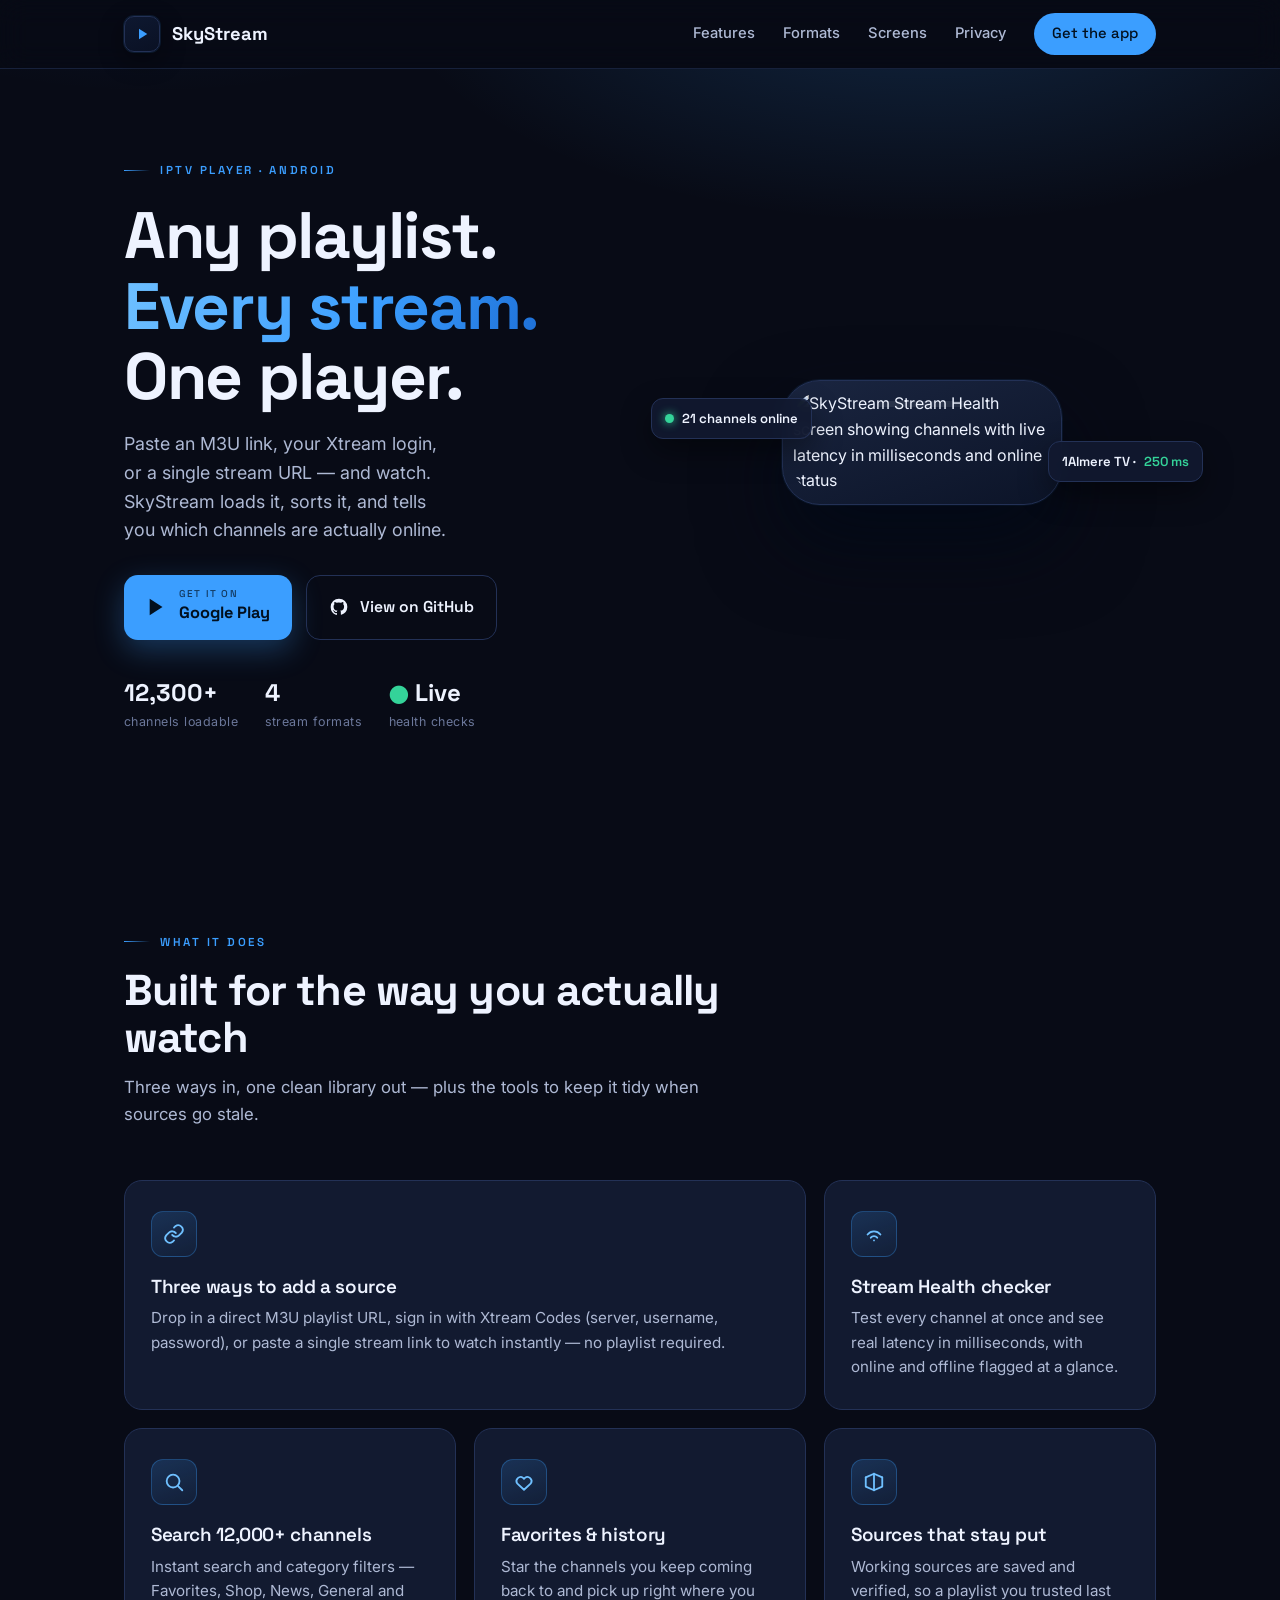
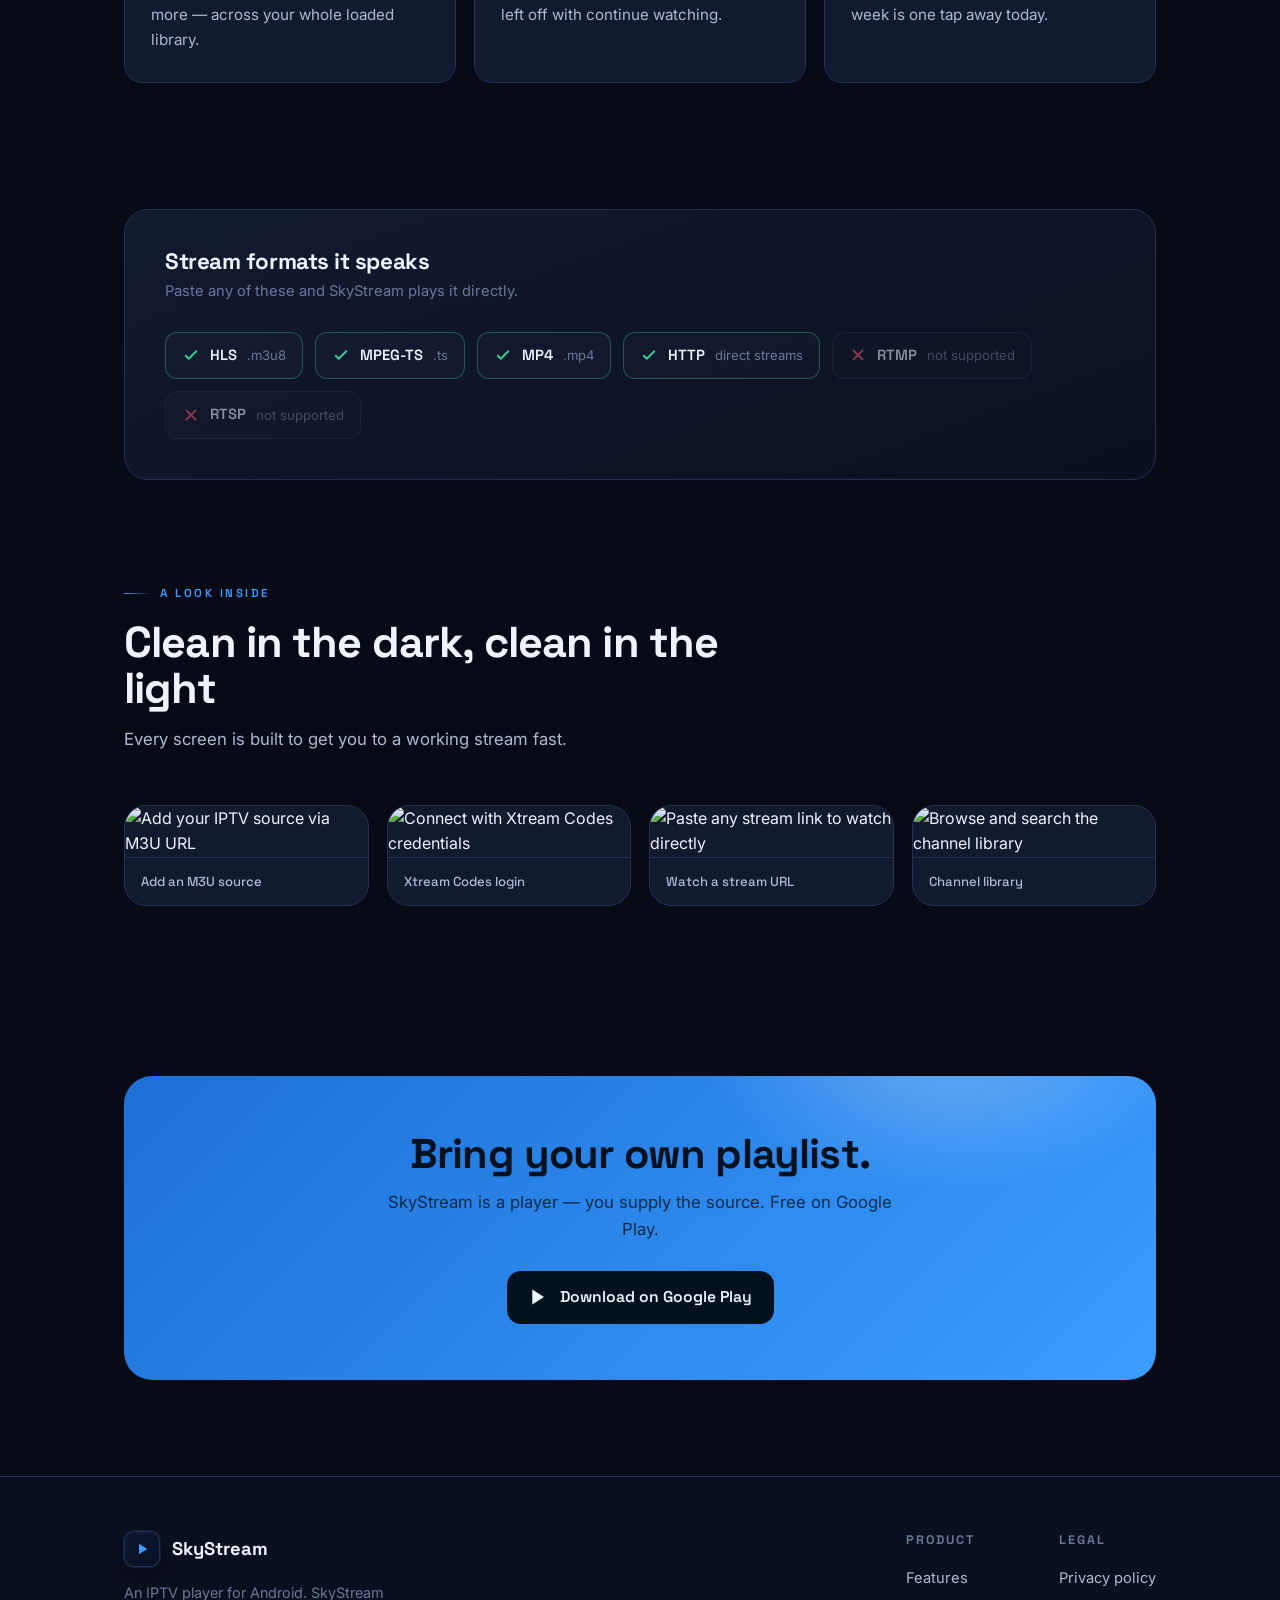
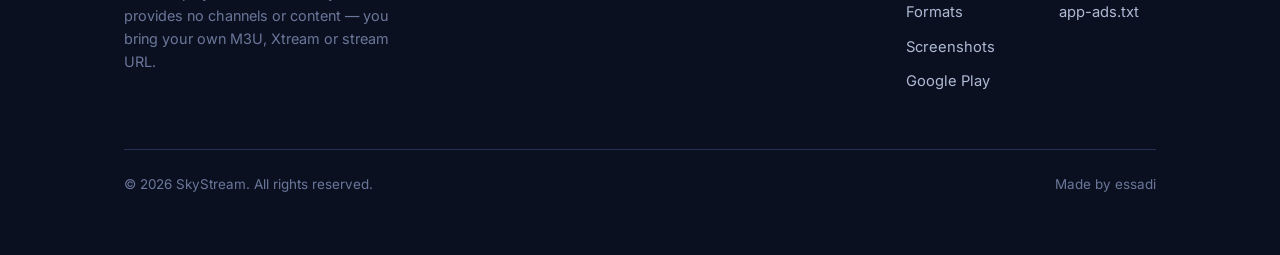
==== index.html @ 819ec319 "add pub add web content" ====
<!DOCTYPE html>
<html lang="en">
<head>
  <meta charset="UTF-8" />
  <meta name="viewport" content="width=device-width, initial-scale=1.0" />
  <title>SkyStream — Your IPTV player for M3U, Xtream &amp; direct streams</title>
  <meta name="description" content="SkyStream is a fast IPTV player. Load M3U playlists, Xtream Codes or any direct stream URL, check stream health with live latency pings, and browse 12,000+ channels." />

  <!-- Open Graph -->
  <meta property="og:title" content="SkyStream — IPTV player" />
  <meta property="og:description" content="Load M3U, Xtream or direct streams. Check stream health. Browse 12,000+ channels." />
  <meta property="og:type" content="website" />

  <link rel="preconnect" href="https://fonts.googleapis.com" />
  <link rel="preconnect" href="https://fonts.gstatic.com" crossorigin />
  <link href="https://fonts.googleapis.com/css2?family=Space+Grotesk:wght@500;600;700&family=Inter:wght@400;500;600&display=swap" rel="stylesheet" />
  <link rel="stylesheet" href="styles.css" />
</head>
<body>

  <!-- ===== Nav ===== -->
  <header class="nav">
    <div class="wrap">
      <a class="brand" href="#top" aria-label="SkyStream home">
        <span class="glyph" aria-hidden="true">
          <svg viewBox="0 0 24 24" fill="none"><path d="M8 5v14l11-7L8 5z" fill="#3b9eff"/></svg>
        </span>
        SkyStream
      </a>
      <nav class="nav-links" aria-label="Primary">
        <a href="#features">Features</a>
        <a href="#formats">Formats</a>
        <a href="#screens">Screens</a>
        <a href="privacy-policy.html">Privacy</a>
        <a class="nav-cta" href="https://play.google.com/store/apps/details?id=com.essadi.skystream">Get the app</a>
      </nav>
    </div>
  </header>

  <!-- ===== Hero ===== -->
  <main id="top">
    <section class="hero">
      <div class="wrap">
        <div class="hero-copy">
          <span class="eyebrow">IPTV player · Android</span>
          <h1>Any playlist.<br><span class="grad">Every stream.</span><br>One player.</h1>
          <p class="lede">Paste an M3U link, your Xtream login, or a single stream URL — and watch. SkyStream loads it, sorts it, and tells you which channels are actually online.</p>

          <div class="hero-actions">
            <a class="btn btn-play" href="https://play.google.com/store/apps/details?id=com.essadi.skystream">
              <svg width="22" height="22" viewBox="0 0 24 24" fill="none" aria-hidden="true"><path d="M4 3l14 9-14 9V3z" fill="#02101f"/></svg>
              <span><small>Get it on</small><strong>Google Play</strong></span>
            </a>
            <a class="btn btn-ghost" href="https://github.com/">
              <svg width="20" height="20" viewBox="0 0 24 24" fill="currentColor" aria-hidden="true"><path d="M12 2A10 10 0 002 12a10 10 0 006.8 9.5c.5.1.7-.2.7-.5v-1.7c-2.8.6-3.4-1.3-3.4-1.3-.4-1.2-1.1-1.5-1.1-1.5-.9-.6.1-.6.1-.6 1 .1 1.5 1 1.5 1 .9 1.5 2.3 1.1 2.9.8.1-.6.3-1.1.6-1.4-2.2-.2-4.6-1.1-4.6-5a3.9 3.9 0 011-2.7 3.6 3.6 0 01.1-2.7s.8-.3 2.7 1a9.3 9.3 0 015 0c1.9-1.3 2.7-1 2.7-1a3.6 3.6 0 01.1 2.7 3.9 3.9 0 011 2.7c0 3.9-2.3 4.8-4.6 5 .4.3.7.9.7 1.8v2.6c0 .3.2.6.7.5A10 10 0 0022 12 10 10 0 0012 2z"/></svg>
              View on GitHub
            </a>
          </div>

          <div class="hero-meta">
            <div class="stat"><div class="n">12,300+</div><div class="l">channels loadable</div></div>
            <div class="stat"><div class="n">4</div><div class="l">stream formats</div></div>
            <div class="stat"><div class="n"><span class="dot">●</span> Live</div><div class="l">health checks</div></div>
          </div>
        </div>

        <div class="hero-stage">
          <div class="pulse" aria-hidden="true"><span></span><span></span><span></span></div>
          <div class="float-chip one"><span class="live"></span> 21 channels online</div>
          <div class="float-chip two">1Almere TV · <span class="ms">250&nbsp;ms</span></div>
          <div class="device">
            <img src="assets/screen-health.jpg" alt="SkyStream Stream Health screen showing channels with live latency in milliseconds and online status" />
          </div>
        </div>
      </div>
    </section>

    <!-- ===== Features ===== -->
    <section class="features" id="features">
      <div class="wrap">
        <div class="section-head">
          <span class="eyebrow">What it does</span>
          <h2>Built for the way you actually watch</h2>
          <p>Three ways in, one clean library out — plus the tools to keep it tidy when sources go stale.</p>
        </div>

        <div class="feature-grid">
          <article class="card wide">
            <div class="ic"><svg viewBox="0 0 24 24" fill="none" stroke-width="2" stroke-linecap="round"><path d="M10 13a5 5 0 007.5.5l3-3a5 5 0 00-7-7l-1.5 1.5"/><path d="M14 11a5 5 0 00-7.5-.5l-3 3a5 5 0 007 7L12 19"/></svg></div>
            <h3>Three ways to add a source</h3>
            <p>Drop in a direct M3U playlist URL, sign in with Xtream Codes (server, username, password), or paste a single stream link to watch instantly — no playlist required.</p>
          </article>

          <article class="card">
            <div class="ic"><svg viewBox="0 0 24 24" fill="none" stroke-width="2" stroke-linecap="round" stroke-linejoin="round"><path d="M5 12.5a9 9 0 0114 0"/><path d="M8.5 16a4.5 4.5 0 017 0"/><circle cx="12" cy="19" r="1" fill="#6fc0ff" stroke="none"/></svg></div>
            <h3>Stream Health checker</h3>
            <p>Test every channel at once and see real latency in milliseconds, with online and offline flagged at a glance.</p>
          </article>

          <article class="card">
            <div class="ic"><svg viewBox="0 0 24 24" fill="none" stroke-width="2" stroke-linecap="round"><circle cx="11" cy="11" r="7"/><path d="M21 21l-4.3-4.3"/></svg></div>
            <h3>Search 12,000+ channels</h3>
            <p>Instant search and category filters — Favorites, Shop, News, General and more — across your whole loaded library.</p>
          </article>

          <article class="card">
            <div class="ic"><svg viewBox="0 0 24 24" fill="none" stroke-width="2" stroke-linecap="round" stroke-linejoin="round"><path d="M12 20.5l-7.5-7a4.5 4.5 0 016.5-6l1 1 1-1a4.5 4.5 0 016.5 6l-7.5 7z"/></svg></div>
            <h3>Favorites &amp; history</h3>
            <p>Star the channels you keep coming back to and pick up right where you left off with continue watching.</p>
          </article>

          <article class="card">
            <div class="ic"><svg viewBox="0 0 24 24" fill="none" stroke-width="2" stroke-linecap="round" stroke-linejoin="round"><path d="M12 3v18"/><path d="M3 7l9-4 9 4"/><path d="M3 7v10l9 4 9-4V7"/></svg></div>
            <h3>Sources that stay put</h3>
            <p>Working sources are saved and verified, so a playlist you trusted last week is one tap away today.</p>
          </article>
        </div>
      </div>
    </section>

    <!-- ===== Formats ===== -->
    <section class="formats" id="formats">
      <div class="wrap">
        <div class="format-panel">
          <h3>Stream formats it speaks</h3>
          <p class="sub">Paste any of these and SkyStream plays it directly.</p>
          <div class="format-list">
            <span class="fmt ok"><svg class="mk" viewBox="0 0 24 24" fill="none" stroke-width="2.4" stroke-linecap="round" stroke-linejoin="round"><path d="M5 13l4 4L19 7"/></svg> HLS <span class="tag">.m3u8</span></span>
            <span class="fmt ok"><svg class="mk" viewBox="0 0 24 24" fill="none" stroke-width="2.4" stroke-linecap="round" stroke-linejoin="round"><path d="M5 13l4 4L19 7"/></svg> MPEG-TS <span class="tag">.ts</span></span>
            <span class="fmt ok"><svg class="mk" viewBox="0 0 24 24" fill="none" stroke-width="2.4" stroke-linecap="round" stroke-linejoin="round"><path d="M5 13l4 4L19 7"/></svg> MP4 <span class="tag">.mp4</span></span>
            <span class="fmt ok"><svg class="mk" viewBox="0 0 24 24" fill="none" stroke-width="2.4" stroke-linecap="round" stroke-linejoin="round"><path d="M5 13l4 4L19 7"/></svg> HTTP <span class="tag">direct streams</span></span>
            <span class="fmt no"><svg class="mk" viewBox="0 0 24 24" fill="none" stroke-width="2.4" stroke-linecap="round" stroke-linejoin="round"><path d="M6 6l12 12M18 6L6 18"/></svg> RTMP <span class="tag">not supported</span></span>
            <span class="fmt no"><svg class="mk" viewBox="0 0 24 24" fill="none" stroke-width="2.4" stroke-linecap="round" stroke-linejoin="round"><path d="M6 6l12 12M18 6L6 18"/></svg> RTSP <span class="tag">not supported</span></span>
          </div>
        </div>
      </div>
    </section>

    <!-- ===== Screenshots ===== -->
    <section class="gallery" id="screens">
      <div class="wrap">
        <div class="section-head">
          <span class="eyebrow">A look inside</span>
          <h2>Clean in the dark, clean in the light</h2>
          <p>Every screen is built to get you to a working stream fast.</p>
        </div>
        <div class="shots">
          <figure class="shot"><img src="assets/screen-add-source.jpg" alt="Add your IPTV source via M3U URL" loading="lazy"><figcaption>Add an M3U source</figcaption></figure>
          <figure class="shot"><img src="assets/screen-xtream.jpg" alt="Connect with Xtream Codes credentials" loading="lazy"><figcaption>Xtream Codes login</figcaption></figure>
          <figure class="shot"><img src="assets/screen-watch.jpg" alt="Paste any stream link to watch directly" loading="lazy"><figcaption>Watch a stream URL</figcaption></figure>
          <figure class="shot"><img src="assets/screen-channels.jpg" alt="Browse and search the channel library" loading="lazy"><figcaption>Channel library</figcaption></figure>
        </div>
      </div>
    </section>

    <!-- ===== CTA ===== -->
    <section class="cta-band">
      <div class="wrap">
        <div class="cta-inner">
          <h2>Bring your own playlist.</h2>
          <p>SkyStream is a player — you supply the source. Free on Google Play.</p>
          <a class="btn" href="https://play.google.com/store/apps/details?id=com.essadi.skystream">
            <svg width="20" height="20" viewBox="0 0 24 24" fill="currentColor" aria-hidden="true"><path d="M4 3l14 9-14 9V3z"/></svg>
            Download on Google Play
          </a>
        </div>
      </div>
    </section>
  </main>

  <!-- ===== Footer ===== -->
  <footer>
    <div class="wrap">
      <div class="foot-grid">
        <div class="foot-brand">
          <a class="brand" href="#top">
            <span class="glyph" aria-hidden="true"><svg viewBox="0 0 24 24" fill="none"><path d="M8 5v14l11-7L8 5z" fill="#3b9eff"/></svg></span>
            SkyStream
          </a>
          <p>An IPTV player for Android. SkyStream provides no channels or content — you bring your own M3U, Xtream or stream URL.</p>
        </div>
        <div class="foot-cols">
          <div class="foot-col">
            <h4>Product</h4>
            <a href="#features">Features</a>
            <a href="#formats">Formats</a>
            <a href="#screens">Screenshots</a>
            <a href="https://play.google.com/store/apps/details?id=com.essadi.skystream">Google Play</a>
          </div>
          <div class="foot-col">
            <h4>Legal</h4>
            <a href="privacy-policy.html">Privacy policy</a>
            <a href="app-ads.txt">app-ads.txt</a>
          </div>
        </div>
      </div>
      <div class="foot-base">
        <span>© 2026 SkyStream. All rights reserved.</span>
        <span>Made by essadi</span>
      </div>
    </div>
  </footer>

</body>
</html>
---- styles.css ----
/* ============================================================
   SkyStream — landing page styles
   Palette: night-sky navy + sky blue, with a "live signal"
   pulse as the signature motif.
   ============================================================ */

:root {
  --bg:        #080b16;
  --bg-2:      #0b1020;
  --surface:   #121a30;
  --surface-2: #18233f;
  --line:      #233156;
  --sky:       #3b9eff;   /* the app's accent */
  --sky-bright:#6fc0ff;
  --sky-deep:  #1d6fd6;
  --online:    #34d399;   /* the app's "online/working" green */
  --offline:   #f0556a;
  --ink:       #eef3ff;
  --ink-soft:  #aeb9d4;
  --ink-mute:  #6b779a;

  --font-display: "Space Grotesk", system-ui, sans-serif;
  --font-body:    "Inter", system-ui, -apple-system, sans-serif;

  --maxw: 1080px;
  --radius: 18px;
}

* { box-sizing: border-box; margin: 0; padding: 0; }

html { scroll-behavior: smooth; }

body {
  font-family: var(--font-body);
  background: var(--bg);
  color: var(--ink);
  line-height: 1.6;
  -webkit-font-smoothing: antialiased;
  overflow-x: hidden;
}

a { color: inherit; text-decoration: none; }
img { display: block; max-width: 100%; }

.wrap { width: 100%; max-width: var(--maxw); margin-inline: auto; padding-inline: 24px; }

.eyebrow {
  font-family: var(--font-display);
  text-transform: uppercase;
  letter-spacing: .22em;
  font-size: .72rem;
  font-weight: 600;
  color: var(--sky);
  display: inline-flex;
  align-items: center;
  gap: 10px;
}
.eyebrow::before {
  content: "";
  width: 26px; height: 1px;
  background: linear-gradient(90deg, var(--sky), transparent);
}

h1, h2, h3 { font-family: var(--font-display); line-height: 1.08; letter-spacing: -0.02em; }

/* ---------- Top nav ---------- */
.nav {
  position: sticky; top: 0; z-index: 50;
  backdrop-filter: blur(14px);
  background: rgba(8,11,22,.72);
  border-bottom: 1px solid rgba(35,49,86,.6);
}
.nav .wrap { display: flex; align-items: center; justify-content: space-between; height: 68px; }
.brand { display: flex; align-items: center; gap: 12px; font-family: var(--font-display); font-weight: 700; font-size: 1.15rem; }
.brand .glyph {
  width: 36px; height: 36px; border-radius: 10px;
  background: linear-gradient(160deg, #0e1830, #0a1124);
  border: 1px solid var(--line);
  display: grid; place-items: center;
  box-shadow: 0 0 0 1px rgba(59,158,255,.12), 0 8px 24px rgba(0,0,0,.4);
}
.brand .glyph svg { width: 18px; height: 18px; }
.nav-links { display: flex; align-items: center; gap: 28px; }
.nav-links a { color: var(--ink-soft); font-size: .92rem; font-weight: 500; transition: color .2s; }
.nav-links a:hover { color: var(--ink); }
.nav-cta {
  font-family: var(--font-display); font-weight: 600; font-size: .85rem;
  padding: 9px 18px; border-radius: 999px;
  background: var(--sky); color: #02101f !important;
  transition: transform .2s, box-shadow .2s;
}
.nav-cta:hover { transform: translateY(-1px); box-shadow: 0 8px 20px rgba(59,158,255,.35); }
@media (max-width: 720px){ .nav-links a:not(.nav-cta){ display:none; } }

/* ---------- Hero ---------- */
.hero { position: relative; padding: 84px 0 96px; overflow: hidden; }
.hero::before { /* sky-glow */
  content:""; position:absolute; inset:-30% 0 auto 0; height: 720px;
  background:
    radial-gradient(60% 50% at 72% 18%, rgba(59,158,255,.20), transparent 70%),
    radial-gradient(50% 50% at 12% 0%, rgba(29,111,214,.16), transparent 70%);
  pointer-events:none;
}
.hero .wrap { position: relative; display: grid; grid-template-columns: 1.05fr .95fr; gap: 48px; align-items: center; }
.hero-copy h1 {
  font-size: clamp(2.6rem, 6vw, 4.1rem);
  font-weight: 700; margin: 20px 0 18px;
}
.hero-copy h1 .grad {
  background: linear-gradient(110deg, var(--sky-bright), var(--sky) 60%, var(--sky-deep));
  -webkit-background-clip: text; background-clip: text; color: transparent;
}
.hero-copy p.lede { font-size: 1.12rem; color: var(--ink-soft); max-width: 30ch; }
.hero-actions { display: flex; flex-wrap: wrap; gap: 14px; margin-top: 30px; }

.btn {
  display: inline-flex; align-items: center; gap: 11px;
  font-family: var(--font-display); font-weight: 600;
  padding: 14px 22px; border-radius: 14px; font-size: .98rem;
  transition: transform .2s, box-shadow .2s, background .2s, border-color .2s;
}
.btn-play { background: var(--sky); color: #02101f; box-shadow: 0 10px 30px rgba(59,158,255,.30); }
.btn-play:hover { transform: translateY(-2px); box-shadow: 0 16px 40px rgba(59,158,255,.42); }
.btn-play small { display: block; font-size: .62rem; font-weight: 500; letter-spacing: .12em; text-transform: uppercase; opacity: .7; line-height: 1; margin-bottom: 2px; }
.btn-play strong { font-size: 1.02rem; line-height: 1; }
.btn-ghost { background: transparent; color: var(--ink); border: 1px solid var(--line); }
.btn-ghost:hover { border-color: var(--sky); transform: translateY(-2px); }

.hero-meta { display: flex; gap: 26px; margin-top: 34px; }
.hero-meta .stat .n { font-family: var(--font-display); font-weight: 700; font-size: 1.5rem; color: var(--ink); }
.hero-meta .stat .l { font-size: .78rem; color: var(--ink-mute); letter-spacing: .04em; }
.hero-meta .stat .n .dot { color: var(--online); }

/* ---- hero device + pulse signature ---- */
.hero-stage { position: relative; display: grid; place-items: center; }
.pulse { position: absolute; inset: 0; display: grid; place-items: center; pointer-events: none; }
.pulse span {
  position: absolute; width: 120px; height: 120px; border-radius: 50%;
  border: 1px solid rgba(59,158,255,.45);
  animation: ring 3.6s ease-out infinite;
}
.pulse span:nth-child(2){ animation-delay: 1.2s; }
.pulse span:nth-child(3){ animation-delay: 2.4s; }
@keyframes ring {
  0%   { transform: scale(.4); opacity: .8; }
  100% { transform: scale(4.4); opacity: 0; }
}
.device {
  position: relative; z-index: 2;
  width: 280px; border-radius: 38px; padding: 10px;
  background: linear-gradient(160deg, #1a2540, #0c1428);
  border: 1px solid var(--line);
  box-shadow: 0 40px 80px rgba(2,8,23,.7), 0 0 0 1px rgba(59,158,255,.10);
}
.device img { border-radius: 30px; width: 100%; }
.device::after { /* notch */
  content:""; position:absolute; top: 20px; left: 50%; transform: translateX(-50%);
  width: 90px; height: 6px; border-radius: 4px; background: rgba(255,255,255,.08);
}
.float-chip {
  position: absolute; z-index: 3;
  display: inline-flex; align-items: center; gap: 8px;
  font-family: var(--font-display); font-weight: 600; font-size: .82rem;
  padding: 9px 13px; border-radius: 12px;
  background: rgba(18,26,48,.92); border: 1px solid var(--line);
  backdrop-filter: blur(8px); box-shadow: 0 12px 30px rgba(0,0,0,.4);
}
.float-chip .live { width: 9px; height: 9px; border-radius: 50%; background: var(--online); box-shadow: 0 0 10px var(--online); }
.float-chip.one { top: 14%; left: -8%; }
.float-chip.two { bottom: 18%; right: -10%; }
.float-chip .ms { color: var(--online); }
@media (max-width: 900px){
  .hero .wrap { grid-template-columns: 1fr; gap: 56px; }
  .hero-copy { text-align: center; }
  .hero-copy p.lede { max-width: none; }
  .hero-actions, .hero-meta { justify-content: center; }
  .eyebrow { justify-content: center; }
  .float-chip.one { left: 2%; } .float-chip.two { right: 2%; }
}

/* ---------- Section scaffolding ---------- */
section { position: relative; }
.section-head { max-width: 620px; margin-bottom: 52px; }
.section-head h2 { font-size: clamp(1.9rem, 4vw, 2.7rem); font-weight: 700; margin: 16px 0 14px; }
.section-head p { color: var(--ink-soft); font-size: 1.05rem; }

.features { padding: 96px 0; }
.feature-grid { display: grid; grid-template-columns: repeat(3, 1fr); gap: 18px; }
.card {
  position: relative; background: var(--surface);
  border: 1px solid var(--line); border-radius: var(--radius);
  padding: 30px 26px; overflow: hidden;
  transition: transform .25s, border-color .25s, background .25s;
}
.card:hover { transform: translateY(-4px); border-color: rgba(59,158,255,.5); background: var(--surface-2); }
.card .ic {
  width: 46px; height: 46px; border-radius: 12px; margin-bottom: 20px;
  display: grid; place-items: center;
  background: linear-gradient(160deg, rgba(59,158,255,.18), rgba(59,158,255,.04));
  border: 1px solid rgba(59,158,255,.3);
}
.card .ic svg { width: 22px; height: 22px; stroke: var(--sky-bright); }
.card h3 { font-size: 1.18rem; font-weight: 600; margin-bottom: 9px; }
.card p { color: var(--ink-soft); font-size: .95rem; }
.card.wide { grid-column: span 2; }
@media (max-width: 860px){ .feature-grid { grid-template-columns: 1fr 1fr; } .card.wide { grid-column: span 2; } }
@media (max-width: 560px){ .feature-grid { grid-template-columns: 1fr; } .card.wide { grid-column: span 1; } }

/* ---------- Format support strip ---------- */
.formats { padding: 30px 0 96px; }
.format-panel {
  background: linear-gradient(160deg, var(--surface), var(--bg-2));
  border: 1px solid var(--line); border-radius: 24px; padding: 40px;
}
.format-panel h3 { font-size: 1.4rem; margin-bottom: 6px; }
.format-panel .sub { color: var(--ink-mute); font-size: .92rem; margin-bottom: 28px; }
.format-list { display: flex; flex-wrap: wrap; gap: 12px; }
.fmt {
  display: inline-flex; align-items: center; gap: 10px;
  padding: 11px 16px; border-radius: 12px;
  background: rgba(255,255,255,.02); border: 1px solid var(--line);
  font-family: var(--font-display); font-weight: 600; font-size: .92rem;
}
.fmt .tag { color: var(--ink-mute); font-family: var(--font-body); font-weight: 400; font-size: .82rem; }
.fmt .mk { width: 18px; height: 18px; flex: none; }
.fmt.ok { border-color: rgba(52,211,153,.35); }
.fmt.ok .mk { stroke: var(--online); }
.fmt.no { opacity: .55; }
.fmt.no .mk { stroke: var(--offline); }

/* ---------- Gallery ---------- */
.gallery { padding: 0 0 100px; }
.shots { display: grid; grid-template-columns: repeat(4, 1fr); gap: 18px; }
.shot {
  border-radius: 22px; overflow: hidden; border: 1px solid var(--line);
  background: var(--surface); transition: transform .25s, border-color .25s;
}
.shot:hover { transform: translateY(-5px); border-color: rgba(59,158,255,.45); }
.shot img { width: 100%; }
.shot figcaption {
  font-family: var(--font-display); font-size: .82rem; font-weight: 500;
  color: var(--ink-soft); padding: 13px 16px; border-top: 1px solid var(--line);
}
@media (max-width: 880px){ .shots { grid-template-columns: 1fr 1fr; } }

/* ---------- CTA band ---------- */
.cta-band { padding: 70px 0 96px; }
.cta-inner {
  position: relative; overflow: hidden;
  background: linear-gradient(135deg, var(--sky-deep), var(--sky));
  border-radius: 28px; padding: 56px 48px; text-align: center;
}
.cta-inner::before {
  content:""; position:absolute; inset: 0;
  background: radial-gradient(40% 80% at 80% -10%, rgba(255,255,255,.25), transparent 60%);
}
.cta-inner h2 { position: relative; color: #04121f; font-size: clamp(1.8rem, 4vw, 2.6rem); font-weight: 700; }
.cta-inner p { position: relative; color: rgba(4,18,31,.78); margin: 12px auto 28px; max-width: 46ch; font-size: 1.05rem; }
.cta-inner .btn { position: relative; background: #04121f; color: #eaf4ff; }
.cta-inner .btn:hover { background: #02080f; }

/* ---------- Footer ---------- */
footer { border-top: 1px solid var(--line); padding: 54px 0 60px; background: var(--bg-2); }
.foot-grid { display: flex; justify-content: space-between; gap: 40px; flex-wrap: wrap; }
.foot-brand { max-width: 30ch; }
.foot-brand p { color: var(--ink-mute); font-size: .9rem; margin-top: 14px; }
.foot-cols { display: flex; gap: 64px; flex-wrap: wrap; }
.foot-col h4 { font-family: var(--font-display); font-size: .78rem; text-transform: uppercase; letter-spacing: .16em; color: var(--ink-mute); margin-bottom: 16px; }
.foot-col a { display: block; color: var(--ink-soft); font-size: .92rem; margin-bottom: 11px; transition: color .2s; }
.foot-col a:hover { color: var(--sky-bright); }
.foot-base { margin-top: 44px; padding-top: 24px; border-top: 1px solid var(--line); display: flex; justify-content: space-between; gap: 16px; flex-wrap: wrap; color: var(--ink-mute); font-size: .84rem; }

/* ---------- Legal page ---------- */
.legal { padding: 60px 0 100px; }
.legal .wrap { max-width: 760px; }
.legal h1 { font-size: clamp(2rem, 5vw, 3rem); font-weight: 700; margin-bottom: 8px; }
.legal .updated { color: var(--ink-mute); font-size: .9rem; margin-bottom: 40px; }
.legal h2 { font-size: 1.35rem; margin: 36px 0 12px; color: var(--ink); }
.legal p, .legal li { color: var(--ink-soft); margin-bottom: 12px; }
.legal ul { padding-left: 22px; }
.legal a { color: var(--sky-bright); }
.legal .back { display: inline-flex; align-items: center; gap: 8px; color: var(--sky); font-family: var(--font-display); font-weight: 600; font-size: .9rem; margin-bottom: 32px; }

/* ---------- Motion / a11y ---------- */
:focus-visible { outline: 2px solid var(--sky-bright); outline-offset: 3px; border-radius: 4px; }
@media (prefers-reduced-motion: reduce) {
  * { animation: none !important; scroll-behavior: auto; }
}
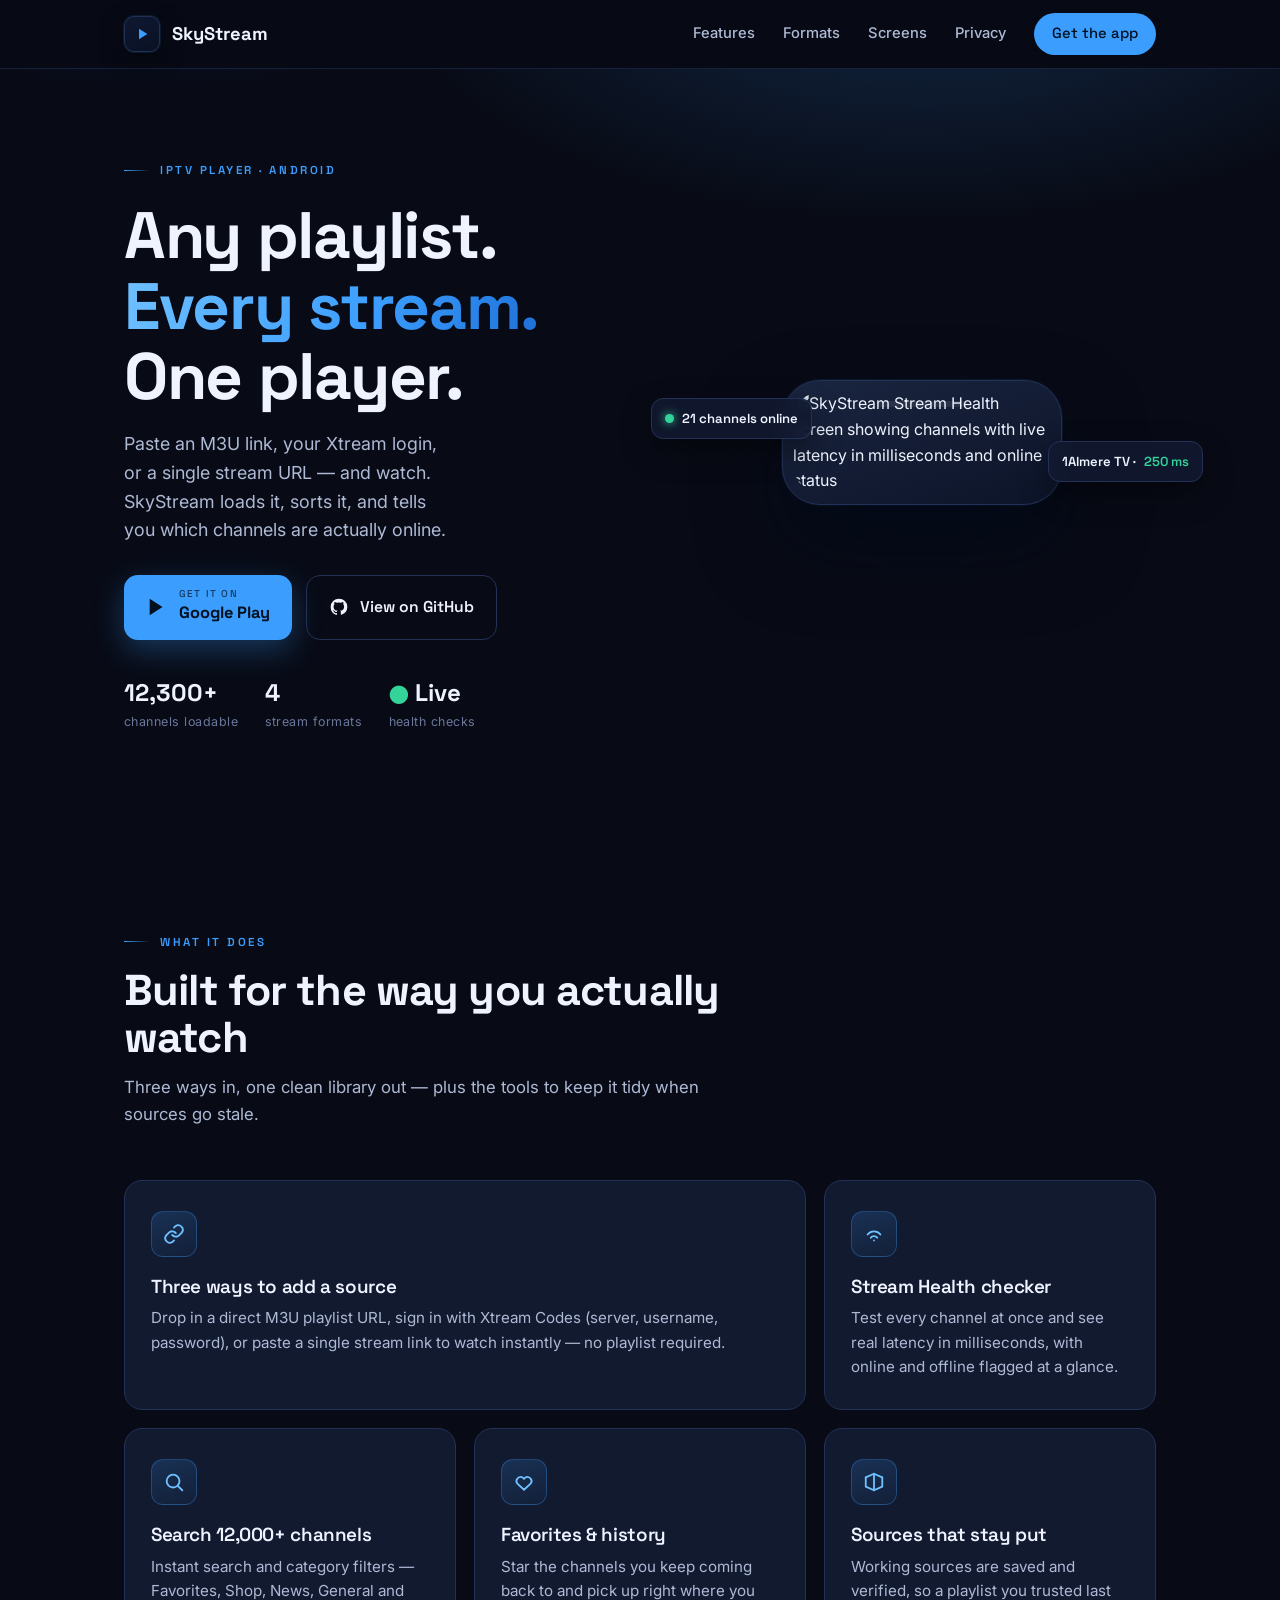
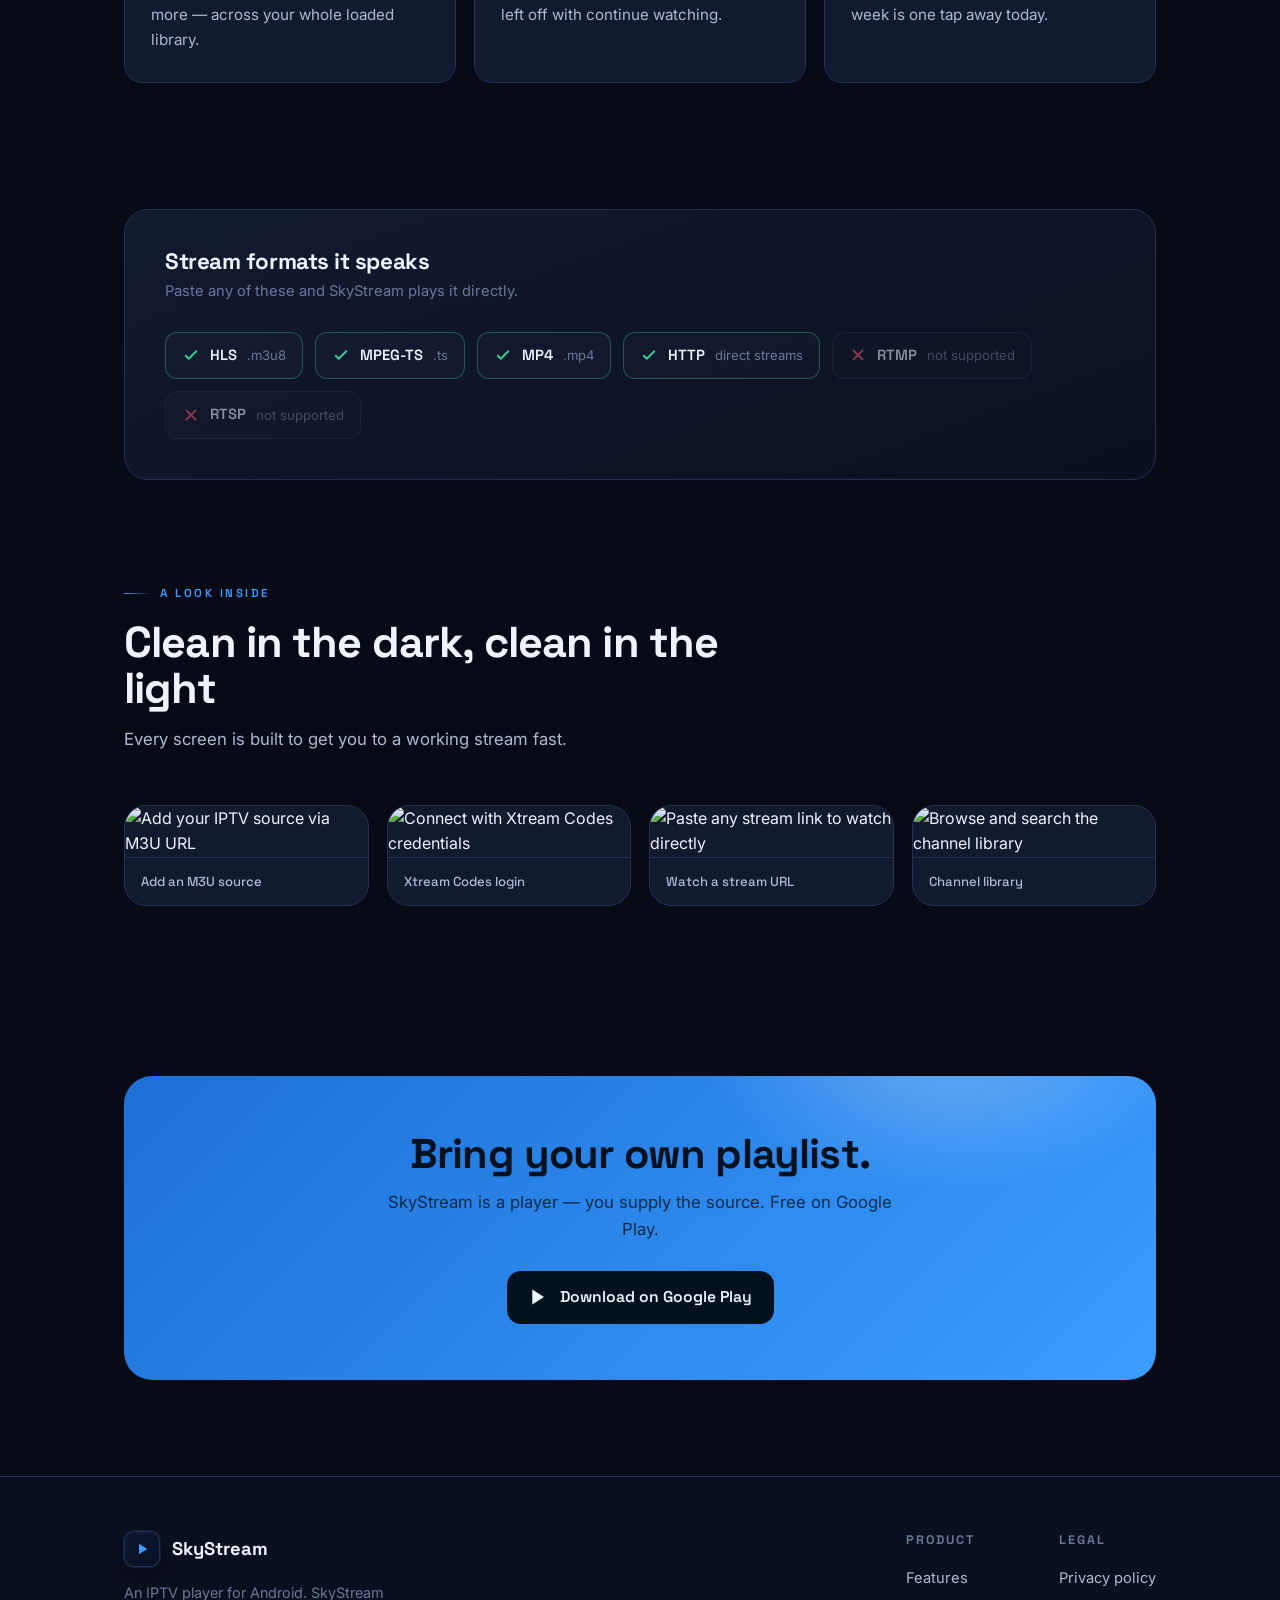
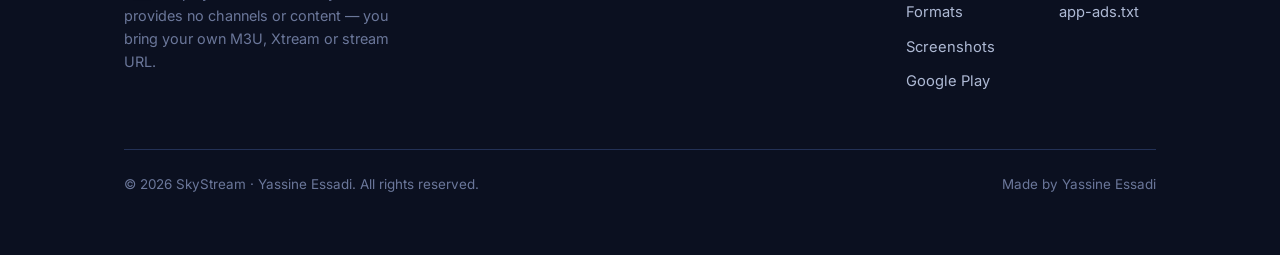
==== commit e587e8c7: "fix app-ads issues add clean privcy and remove old one" ====
--- a/index.html
+++ b/index.html
@@ -51,7 +51,7 @@
               <svg width="22" height="22" viewBox="0 0 24 24" fill="none" aria-hidden="true"><path d="M4 3l14 9-14 9V3z" fill="#02101f"/></svg>
               <span><small>Get it on</small><strong>Google Play</strong></span>
             </a>
-            <a class="btn btn-ghost" href="https://github.com/">
+            <a class="btn btn-ghost" href="https://github.com/yassinessadi/skystream" target="_blank" rel="noopener noreferrer">
               <svg width="20" height="20" viewBox="0 0 24 24" fill="currentColor" aria-hidden="true"><path d="M12 2A10 10 0 002 12a10 10 0 006.8 9.5c.5.1.7-.2.7-.5v-1.7c-2.8.6-3.4-1.3-3.4-1.3-.4-1.2-1.1-1.5-1.1-1.5-.9-.6.1-.6.1-.6 1 .1 1.5 1 1.5 1 .9 1.5 2.3 1.1 2.9.8.1-.6.3-1.1.6-1.4-2.2-.2-4.6-1.1-4.6-5a3.9 3.9 0 011-2.7 3.6 3.6 0 01.1-2.7s.8-.3 2.7 1a9.3 9.3 0 015 0c1.9-1.3 2.7-1 2.7-1a3.6 3.6 0 01.1 2.7 3.9 3.9 0 011 2.7c0 3.9-2.3 4.8-4.6 5 .4.3.7.9.7 1.8v2.6c0 .3.2.6.7.5A10 10 0 0022 12 10 10 0 0012 2z"/></svg>
               View on GitHub
             </a>
@@ -195,8 +195,8 @@
         </div>
       </div>
       <div class="foot-base">
-        <span>© 2026 SkyStream. All rights reserved.</span>
-        <span>Made by essadi</span>
+        <span>© 2026 SkyStream · Yassine Essadi. All rights reserved.</span>
+        <span>Made by Yassine Essadi</span>
       </div>
     </div>
   </footer>
